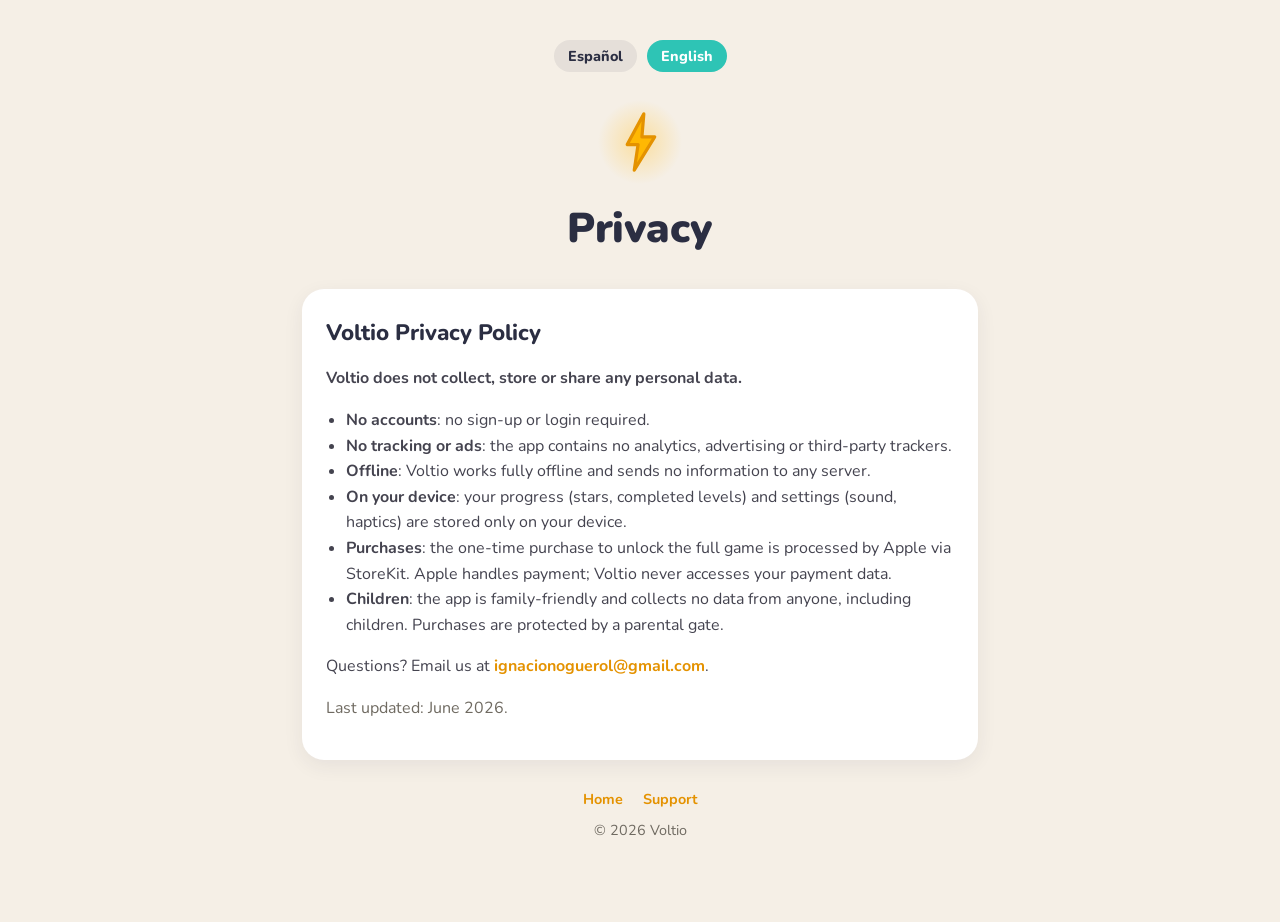
==== privacy.html @ a215630c "Voltio: páginas de soporte y privacidad" ====
<!DOCTYPE html>
<html lang="es">
<head>
<meta charset="utf-8">
<meta name="viewport" content="width=device-width, initial-scale=1">
<title>Voltio — Privacidad / Privacy</title>
<meta name="description" content="Política de privacidad de Voltio: no se recopilan datos.">
<link rel="preconnect" href="https://fonts.googleapis.com">
<link href="https://fonts.googleapis.com/css2?family=Nunito:wght@400;600;700;800;900&display=swap" rel="stylesheet">
<link rel="stylesheet" href="style.css">
</head>
<body class="lang-es">
<div class="wrap">
  <div class="lang-switch">
    <button data-lang="es" onclick="setLang('es')">Español</button>
    <button data-lang="en" onclick="setLang('en')">English</button>
  </div>

  <header class="hero">
    <div class="logo">
      <svg viewBox="0 0 100 100" aria-hidden="true">
        <path d="M56 6 L30 54 L47 54 L41 94 L73 42 L53 42 Z" fill="#ffb803" stroke="#e49200" stroke-width="5" stroke-linejoin="round"/>
      </svg>
    </div>
    <h1><span class="es">Privacidad</span><span class="en">Privacy</span></h1>
  </header>

  <div class="card">
    <div class="es">
      <h2>Política de privacidad de Voltio</h2>
      <p><strong>Voltio no recopila, almacena ni comparte ningún dato personal.</strong></p>
      <ul>
        <li><strong>Sin cuentas</strong>: no necesitas registrarte ni iniciar sesión.</li>
        <li><strong>Sin rastreo ni anuncios</strong>: la app no incluye analítica,
        publicidad ni rastreadores de terceros.</li>
        <li><strong>Sin conexión</strong>: Voltio funciona completamente sin internet y no
        envía información a ningún servidor.</li>
        <li><strong>En tu dispositivo</strong>: tu progreso (estrellas, niveles completados)
        y tus ajustes (sonido, vibración) se guardan únicamente en tu dispositivo.</li>
        <li><strong>Compras</strong>: la compra para desbloquear el juego completo la
        procesa Apple mediante StoreKit. Apple gestiona el pago; Voltio no accede a tus
        datos de pago.</li>
        <li><strong>Menores</strong>: la app es apta para toda la familia y no recopila
        datos de nadie, incluidos los menores. La compra está protegida por una puerta
        parental.</li>
      </ul>
      <p>Si tienes dudas, escríbenos a
      <a href="mailto:ignacionoguerol@gmail.com">ignacionoguerol@gmail.com</a>.</p>
      <p style="color:#6f6a61">Última actualización: junio de 2026.</p>
    </div>
    <div class="en">
      <h2>Voltio Privacy Policy</h2>
      <p><strong>Voltio does not collect, store or share any personal data.</strong></p>
      <ul>
        <li><strong>No accounts</strong>: no sign-up or login required.</li>
        <li><strong>No tracking or ads</strong>: the app contains no analytics, advertising
        or third-party trackers.</li>
        <li><strong>Offline</strong>: Voltio works fully offline and sends no information to
        any server.</li>
        <li><strong>On your device</strong>: your progress (stars, completed levels) and
        settings (sound, haptics) are stored only on your device.</li>
        <li><strong>Purchases</strong>: the one-time purchase to unlock the full game is
        processed by Apple via StoreKit. Apple handles payment; Voltio never accesses your
        payment data.</li>
        <li><strong>Children</strong>: the app is family-friendly and collects no data from
        anyone, including children. Purchases are protected by a parental gate.</li>
      </ul>
      <p>Questions? Email us at
      <a href="mailto:ignacionoguerol@gmail.com">ignacionoguerol@gmail.com</a>.</p>
      <p style="color:#6f6a61">Last updated: June 2026.</p>
    </div>
  </div>

  <footer>
    <a href="index.html"><span class="es">Inicio</span><span class="en">Home</span></a>
    <a href="support.html"><span class="es">Soporte</span><span class="en">Support</span></a>
    <div style="margin-top:8px">© 2026 Voltio</div>
  </footer>
</div>
<script src="script.js"></script>
</body>
</html>
---- style.css ----
/* Voltio web — warm "Mini Motorways" aesthetic */
:root {
  --cream: #f5efe6;
  --cream-lo: #efe7da;
  --card: #ffffff;
  --ink: #2b2e42;
  --muted: #6f6a61;
  --amber: #ffb803;
  --amber-dk: #e49200;
  --teal: #2ec4b5;
  --coral: #f06361;
}

* { box-sizing: border-box; }

body {
  margin: 0;
  font-family: "Nunito", -apple-system, BlinkMacSystemFont, "Segoe UI", sans-serif;
  background: var(--cream);
  color: var(--ink);
  line-height: 1.6;
  -webkit-font-smoothing: antialiased;
}

.wrap { max-width: 720px; margin: 0 auto; padding: 32px 22px 80px; }

header.hero { text-align: center; padding: 24px 0 8px; }

.logo {
  width: 84px; height: 84px; margin: 0 auto 12px;
  display: flex; align-items: center; justify-content: center;
  background: radial-gradient(closest-side, rgba(255,209,102,.55), rgba(255,209,102,0));
}
.logo svg { width: 64px; height: 64px; }

h1 { font-weight: 900; font-size: 2.6rem; margin: 0; letter-spacing: -.5px; }
.tagline { color: var(--muted); font-weight: 600; margin-top: 2px; }

.card {
  background: var(--card);
  border-radius: 22px;
  padding: 22px 24px;
  margin: 18px 0;
  box-shadow: 0 6px 20px rgba(43,46,66,.07);
}

h2 { font-weight: 800; font-size: 1.4rem; margin: 4px 0 10px; }
h3 { font-weight: 800; font-size: 1.05rem; margin: 18px 0 4px; }
p, li { color: #44434f; }
ul { padding-left: 20px; }

a { color: var(--amber-dk); font-weight: 700; text-decoration: none; }
a:hover { text-decoration: underline; }

.btn {
  display: inline-block;
  background: var(--amber);
  color: #fff !important;
  font-weight: 800;
  padding: 13px 26px;
  border-radius: 999px;
  box-shadow: 0 6px 16px rgba(255,184,3,.4);
  text-decoration: none;
}
.btn:hover { filter: brightness(1.03); text-decoration: none; }

.lang-switch { text-align: center; margin: 8px 0 4px; }
.lang-switch button {
  font-family: inherit; font-weight: 800; font-size: .9rem;
  border: none; cursor: pointer; padding: 6px 14px; margin: 0 3px;
  border-radius: 999px; background: rgba(43,46,66,.08); color: var(--ink);
}
.lang-switch button.active { background: var(--teal); color: #fff; }

footer { text-align: center; color: var(--muted); font-size: .9rem; margin-top: 28px; }
footer a { margin: 0 8px; }

body.lang-es .en { display: none; }
body.lang-en .es { display: none; }
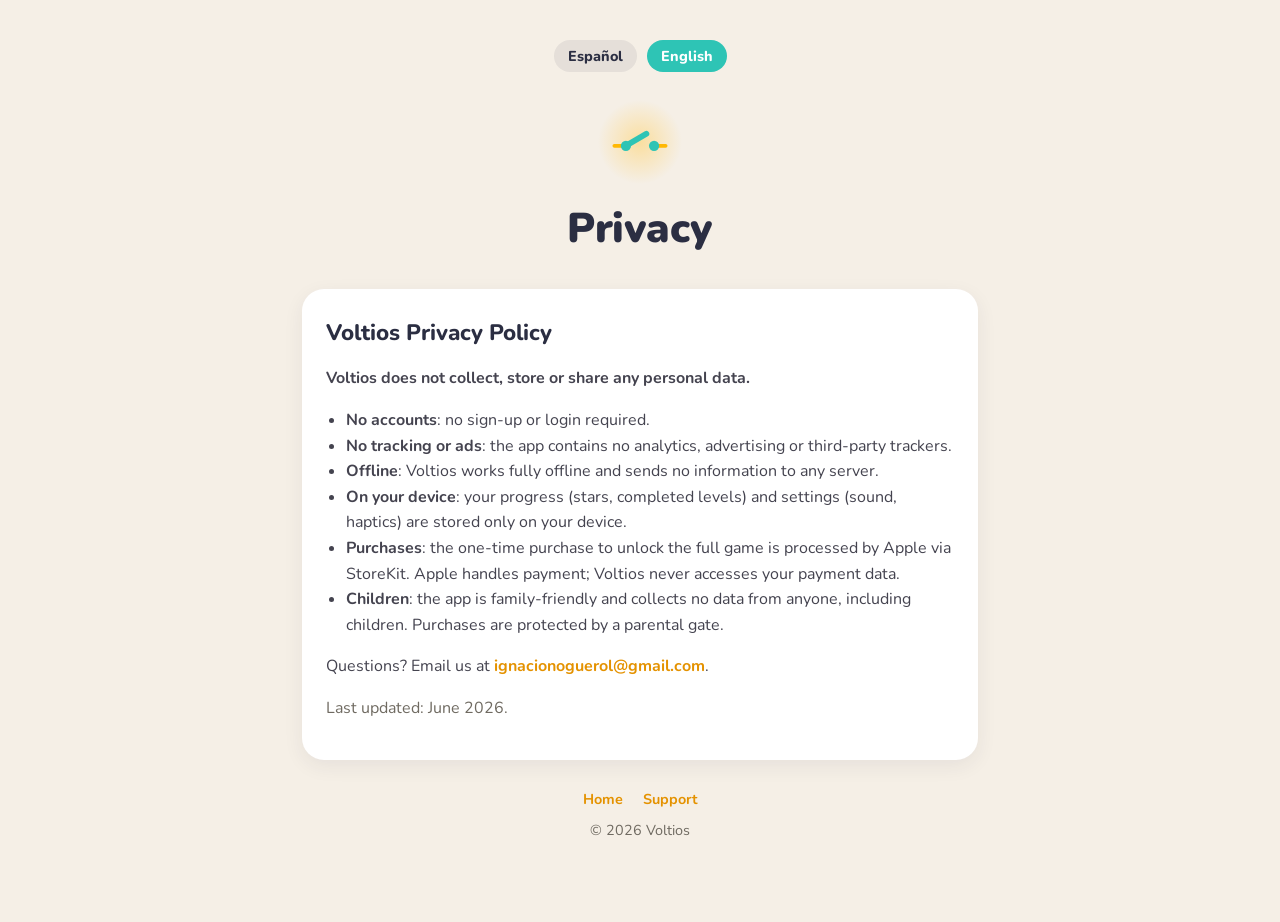
==== commit 233ac6b0: "Rebrand a Voltios: nombre y logo de interruptor - Voltio → Voltios en todas las páginas (títulos, te" ====
--- a/privacy.html
+++ b/privacy.html
@@ -3,8 +3,8 @@
 <head>
 <meta charset="utf-8">
 <meta name="viewport" content="width=device-width, initial-scale=1">
-<title>Voltio — Privacidad / Privacy</title>
-<meta name="description" content="Política de privacidad de Voltio: no se recopilan datos.">
+<title>Voltios — Privacidad / Privacy</title>
+<meta name="description" content="Política de privacidad de Voltios: no se recopilan datos.">
 <link rel="preconnect" href="https://fonts.googleapis.com">
 <link href="https://fonts.googleapis.com/css2?family=Nunito:wght@400;600;700;800;900&display=swap" rel="stylesheet">
 <link rel="stylesheet" href="style.css">
@@ -19,7 +19,10 @@
   <header class="hero">
     <div class="logo">
       <svg viewBox="0 0 100 100" aria-hidden="true">
-        <path d="M56 6 L30 54 L47 54 L41 94 L73 42 L53 42 Z" fill="#ffb803" stroke="#e49200" stroke-width="5" stroke-linejoin="round"/>
+        <path d="M10 56 H28 M72 56 H90" fill="none" stroke="#ffb803" stroke-width="6" stroke-linecap="round"/>
+        <path d="M28 56 L60 37" fill="none" stroke="#2ec4b5" stroke-width="9" stroke-linecap="round"/>
+        <circle cx="28" cy="56" r="8" fill="#2ec4b5"/>
+        <circle cx="72" cy="56" r="8" fill="#2ec4b5"/>
       </svg>
     </div>
     <h1><span class="es">Privacidad</span><span class="en">Privacy</span></h1>
@@ -27,18 +30,18 @@
 
   <div class="card">
     <div class="es">
-      <h2>Política de privacidad de Voltio</h2>
-      <p><strong>Voltio no recopila, almacena ni comparte ningún dato personal.</strong></p>
+      <h2>Política de privacidad de Voltios</h2>
+      <p><strong>Voltios no recopila, almacena ni comparte ningún dato personal.</strong></p>
       <ul>
         <li><strong>Sin cuentas</strong>: no necesitas registrarte ni iniciar sesión.</li>
         <li><strong>Sin rastreo ni anuncios</strong>: la app no incluye analítica,
         publicidad ni rastreadores de terceros.</li>
-        <li><strong>Sin conexión</strong>: Voltio funciona completamente sin internet y no
+        <li><strong>Sin conexión</strong>: Voltios funciona completamente sin internet y no
         envía información a ningún servidor.</li>
         <li><strong>En tu dispositivo</strong>: tu progreso (estrellas, niveles completados)
         y tus ajustes (sonido, vibración) se guardan únicamente en tu dispositivo.</li>
         <li><strong>Compras</strong>: la compra para desbloquear el juego completo la
-        procesa Apple mediante StoreKit. Apple gestiona el pago; Voltio no accede a tus
+        procesa Apple mediante StoreKit. Apple gestiona el pago; Voltios no accede a tus
         datos de pago.</li>
         <li><strong>Menores</strong>: la app es apta para toda la familia y no recopila
         datos de nadie, incluidos los menores. La compra está protegida por una puerta
@@ -49,18 +52,18 @@
       <p style="color:#6f6a61">Última actualización: junio de 2026.</p>
     </div>
     <div class="en">
-      <h2>Voltio Privacy Policy</h2>
-      <p><strong>Voltio does not collect, store or share any personal data.</strong></p>
+      <h2>Voltios Privacy Policy</h2>
+      <p><strong>Voltios does not collect, store or share any personal data.</strong></p>
       <ul>
         <li><strong>No accounts</strong>: no sign-up or login required.</li>
         <li><strong>No tracking or ads</strong>: the app contains no analytics, advertising
         or third-party trackers.</li>
-        <li><strong>Offline</strong>: Voltio works fully offline and sends no information to
+        <li><strong>Offline</strong>: Voltios works fully offline and sends no information to
         any server.</li>
         <li><strong>On your device</strong>: your progress (stars, completed levels) and
         settings (sound, haptics) are stored only on your device.</li>
         <li><strong>Purchases</strong>: the one-time purchase to unlock the full game is
-        processed by Apple via StoreKit. Apple handles payment; Voltio never accesses your
+        processed by Apple via StoreKit. Apple handles payment; Voltios never accesses your
         payment data.</li>
         <li><strong>Children</strong>: the app is family-friendly and collects no data from
         anyone, including children. Purchases are protected by a parental gate.</li>
@@ -74,7 +77,7 @@
   <footer>
     <a href="index.html"><span class="es">Inicio</span><span class="en">Home</span></a>
     <a href="support.html"><span class="es">Soporte</span><span class="en">Support</span></a>
-    <div style="margin-top:8px">© 2026 Voltio</div>
+    <div style="margin-top:8px">© 2026 Voltios</div>
   </footer>
 </div>
 <script src="script.js"></script>
--- a/style.css
+++ b/style.css
@@ -1,4 +1,4 @@
-/* Voltio web — warm "Mini Motorways" aesthetic */
+/* Voltios web — warm "Mini Motorways" aesthetic */
 :root {
   --cream: #f5efe6;
   --cream-lo: #efe7da;
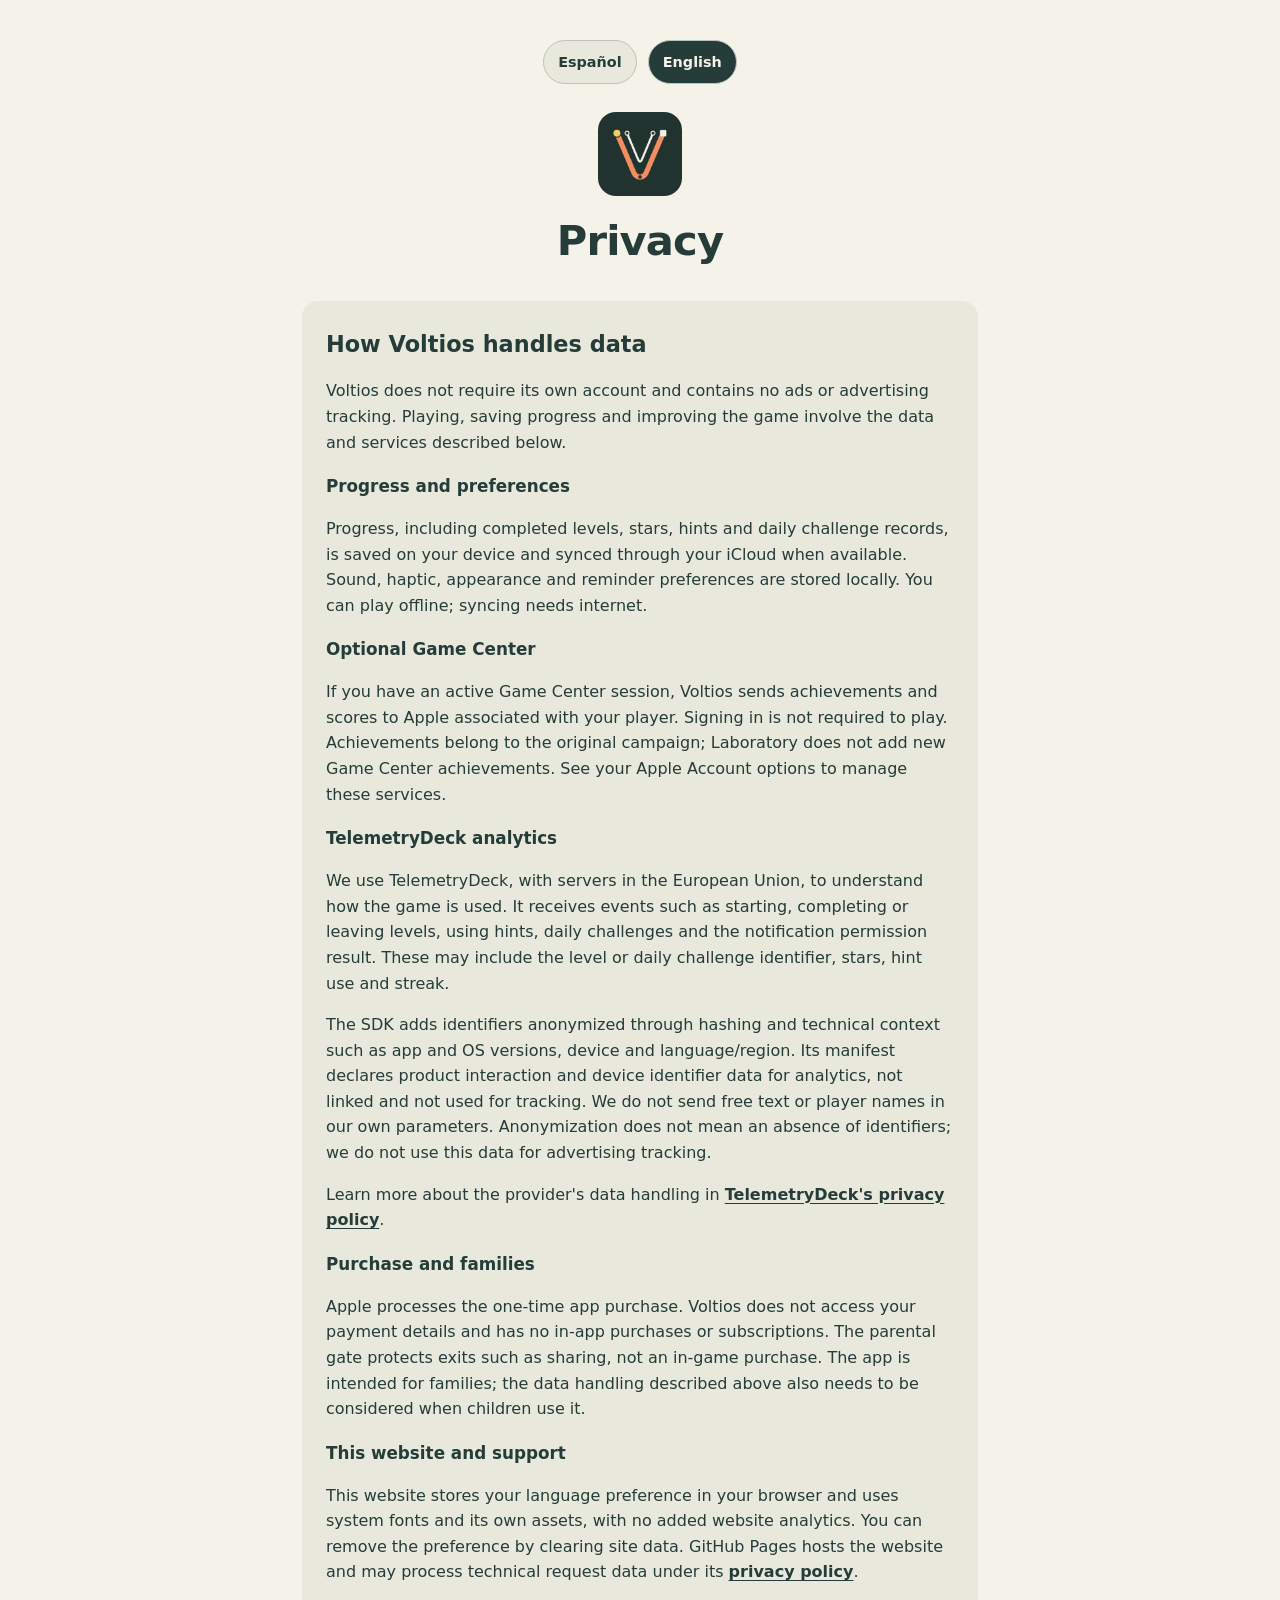
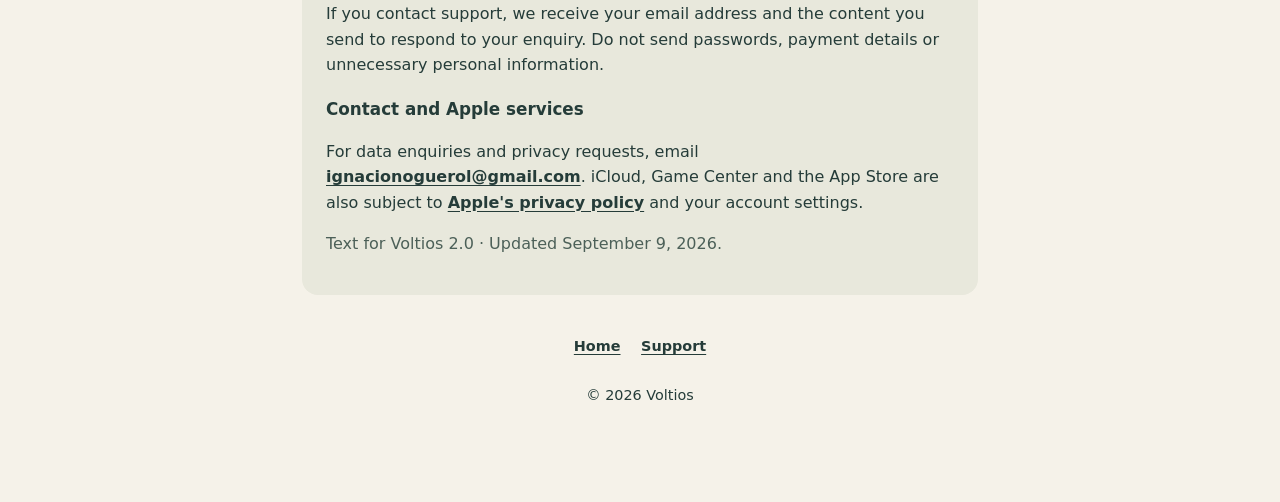
==== commit 1dcc9f0c: "feat: update Voltios website for version 2.0" ====
--- a/privacy.html
+++ b/privacy.html
@@ -4,80 +4,68 @@
 <meta charset="utf-8">
 <meta name="viewport" content="width=device-width, initial-scale=1">
 <title>Voltios — Privacidad / Privacy</title>
-<meta name="description" content="Política de privacidad de Voltios: no se recopilan datos.">
-<link rel="preconnect" href="https://fonts.googleapis.com">
-<link href="https://fonts.googleapis.com/css2?family=Nunito:wght@400;600;700;800;900&display=swap" rel="stylesheet">
+<meta name="description" content="Privacidad de Voltios: progreso local, iCloud, Game Center opcional y analítica de TelemetryDeck sin seguimiento publicitario.">
+<link rel="canonical" href="https://inoguerols.github.io/voltios-web/privacy.html">
+<link rel="icon" type="image/png" href="app-icon.png">
+<link rel="apple-touch-icon" href="app-icon.png">
 <link rel="stylesheet" href="style.css">
 </head>
 <body class="lang-es">
 <div class="wrap">
-  <div class="lang-switch">
-    <button data-lang="es" onclick="setLang('es')">Español</button>
-    <button data-lang="en" onclick="setLang('en')">English</button>
-  </div>
-
+  <nav class="lang-switch" aria-label="Idioma / Language">
+    <button type="button" lang="es" data-lang="es" aria-pressed="true" onclick="setLang('es')">Español</button>
+    <button type="button" lang="en" data-lang="en" aria-pressed="false" onclick="setLang('en')">English</button>
+  </nav>
   <header class="hero">
-    <div class="logo">
-      <svg viewBox="0 0 100 100" aria-hidden="true">
-        <path d="M10 56 H28 M72 56 H90" fill="none" stroke="#ffb803" stroke-width="6" stroke-linecap="round"/>
-        <path d="M28 56 L60 37" fill="none" stroke="#2ec4b5" stroke-width="9" stroke-linecap="round"/>
-        <circle cx="28" cy="56" r="8" fill="#2ec4b5"/>
-        <circle cx="72" cy="56" r="8" fill="#2ec4b5"/>
-      </svg>
+    <img class="logo" src="app-icon.png" width="84" height="84" alt="">
+    <h1><span class="es" lang="es">Privacidad</span><span class="en" lang="en">Privacy</span></h1>
+  </header>
+  <main id="content" class="card">
+    <div class="es" lang="es">
+      <h2>Cómo trata los datos Voltios</h2>
+      <p>Voltios no exige crear una cuenta propia y no incluye anuncios ni seguimiento publicitario. Para jugar, guardar progreso y mejorar el juego se utilizan los datos y servicios descritos a continuación.</p>
+      <h3>Progreso y preferencias</h3>
+      <p>El progreso, incluidos niveles completados, estrellas, pistas y registros del reto diario, se guarda en tu dispositivo y se sincroniza mediante tu iCloud cuando está disponible. Las preferencias de sonido, vibración, apariencia y recordatorios se guardan localmente. Puedes jugar sin conexión; la sincronización necesita internet.</p>
+      <h3>Game Center opcional</h3>
+      <p>Si tienes una sesión de Game Center activa, Voltios comunica logros y puntuaciones a Apple asociados a tu jugador. No necesitas iniciar sesión para jugar. Los logros corresponden a la campaña original; Laboratorio no añade logros nuevos de Game Center. Consulta las opciones de tu cuenta de Apple para gestionar estos servicios.</p>
+      <h3>Analítica de TelemetryDeck</h3>
+      <p>Usamos TelemetryDeck, con servidores en la Unión Europea, para entender el uso del juego. Recibe eventos como inicio, finalización o abandono de niveles, uso de pistas, reto diario y resultado del permiso de notificaciones. Pueden incluir el identificador del nivel o diario, estrellas, uso de pistas y racha.</p>
+      <p>El SDK añade identificadores anonimizados mediante hash y contexto técnico, como versión de la app y del sistema, dispositivo e idioma/región. Su manifiesto declara datos de interacción con el producto e identificador de dispositivo para analítica, no vinculados y no usados para tracking. No enviamos texto libre ni nombres de jugadores en los parámetros propios. Anonimización no significa ausencia de identificadores; no usamos estos datos para seguimiento publicitario.</p>
+      <p>Más información sobre el tratamiento del proveedor: <a href="https://telemetrydeck.com/privacy/">privacidad de TelemetryDeck</a>.</p>
+      <h3>Compra y familias</h3>
+      <p>Apple procesa la compra única de la app. Voltios no accede a tus datos de pago y no tiene compras dentro de la app ni suscripciones. La puerta parental protege salidas como compartir, no una compra dentro del juego. La app está pensada para familias; los tratamientos anteriores también deben tenerse en cuenta al usarla con menores.</p>
+      <h3>Esta web y el soporte</h3>
+      <p>Esta web guarda en tu navegador la preferencia de idioma y utiliza fuentes de sistema y recursos propios, sin analítica añadida de la web. Puedes borrar esa preferencia eliminando los datos del sitio. GitHub Pages aloja la web y puede tratar datos técnicos de las solicitudes según su <a href="https://docs.github.com/en/site-policy/privacy-policies/github-general-privacy-statement">política de privacidad</a>.</p>
+      <p>Si escribes a soporte, recibimos tu dirección de correo y el contenido que envíes para atender la consulta. No envíes contraseñas, datos de pago ni información personal innecesaria.</p>
+      <h3>Contacto y servicios de Apple</h3>
+      <p>Para consultas sobre datos y solicitudes de privacidad, escribe a <a href="mailto:ignacionoguerol@gmail.com">ignacionoguerol@gmail.com</a>. iCloud, Game Center y App Store están sujetos también a la <a href="https://www.apple.com/legal/privacy/">política de privacidad de Apple</a> y a los ajustes de tu cuenta.</p>
+      <p class="muted">Texto para Voltios 2.0 · Actualizado el 9 de septiembre de 2026.</p>
     </div>
-    <h1><span class="es">Privacidad</span><span class="en">Privacy</span></h1>
-  </header>
-
-  <div class="card">
-    <div class="es">
-      <h2>Política de privacidad de Voltios</h2>
-      <p><strong>Voltios no recopila, almacena ni comparte ningún dato personal.</strong></p>
-      <ul>
-        <li><strong>Sin cuentas</strong>: no necesitas registrarte ni iniciar sesión.</li>
-        <li><strong>Sin rastreo ni anuncios</strong>: la app no incluye analítica,
-        publicidad ni rastreadores de terceros.</li>
-        <li><strong>Sin conexión</strong>: Voltios funciona completamente sin internet y no
-        envía información a ningún servidor.</li>
-        <li><strong>En tu dispositivo</strong>: tu progreso (estrellas, niveles completados)
-        y tus ajustes (sonido, vibración) se guardan únicamente en tu dispositivo.</li>
-        <li><strong>Compras</strong>: la compra para desbloquear el juego completo la
-        procesa Apple mediante StoreKit. Apple gestiona el pago; Voltios no accede a tus
-        datos de pago.</li>
-        <li><strong>Menores</strong>: la app es apta para toda la familia y no recopila
-        datos de nadie, incluidos los menores. La compra está protegida por una puerta
-        parental.</li>
-      </ul>
-      <p>Si tienes dudas, escríbenos a
-      <a href="mailto:ignacionoguerol@gmail.com">ignacionoguerol@gmail.com</a>.</p>
-      <p style="color:#6f6a61">Última actualización: junio de 2026.</p>
+    <div class="en" lang="en">
+      <h2>How Voltios handles data</h2>
+      <p>Voltios does not require its own account and contains no ads or advertising tracking. Playing, saving progress and improving the game involve the data and services described below.</p>
+      <h3>Progress and preferences</h3>
+      <p>Progress, including completed levels, stars, hints and daily challenge records, is saved on your device and synced through your iCloud when available. Sound, haptic, appearance and reminder preferences are stored locally. You can play offline; syncing needs internet.</p>
+      <h3>Optional Game Center</h3>
+      <p>If you have an active Game Center session, Voltios sends achievements and scores to Apple associated with your player. Signing in is not required to play. Achievements belong to the original campaign; Laboratory does not add new Game Center achievements. See your Apple Account options to manage these services.</p>
+      <h3>TelemetryDeck analytics</h3>
+      <p>We use TelemetryDeck, with servers in the European Union, to understand how the game is used. It receives events such as starting, completing or leaving levels, using hints, daily challenges and the notification permission result. These may include the level or daily challenge identifier, stars, hint use and streak.</p>
+      <p>The SDK adds identifiers anonymized through hashing and technical context such as app and OS versions, device and language/region. Its manifest declares product interaction and device identifier data for analytics, not linked and not used for tracking. We do not send free text or player names in our own parameters. Anonymization does not mean an absence of identifiers; we do not use this data for advertising tracking.</p>
+      <p>Learn more about the provider's data handling in <a href="https://telemetrydeck.com/privacy/">TelemetryDeck's privacy policy</a>.</p>
+      <h3>Purchase and families</h3>
+      <p>Apple processes the one-time app purchase. Voltios does not access your payment details and has no in-app purchases or subscriptions. The parental gate protects exits such as sharing, not an in-game purchase. The app is intended for families; the data handling described above also needs to be considered when children use it.</p>
+      <h3>This website and support</h3>
+      <p>This website stores your language preference in your browser and uses system fonts and its own assets, with no added website analytics. You can remove the preference by clearing site data. GitHub Pages hosts the website and may process technical request data under its <a href="https://docs.github.com/en/site-policy/privacy-policies/github-general-privacy-statement">privacy policy</a>.</p>
+      <p>If you contact support, we receive your email address and the content you send to respond to your enquiry. Do not send passwords, payment details or unnecessary personal information.</p>
+      <h3>Contact and Apple services</h3>
+      <p>For data enquiries and privacy requests, email <a href="mailto:ignacionoguerol@gmail.com">ignacionoguerol@gmail.com</a>. iCloud, Game Center and the App Store are also subject to <a href="https://www.apple.com/legal/privacy/">Apple's privacy policy</a> and your account settings.</p>
+      <p class="muted">Text for Voltios 2.0 · Updated September 9, 2026.</p>
     </div>
-    <div class="en">
-      <h2>Voltios Privacy Policy</h2>
-      <p><strong>Voltios does not collect, store or share any personal data.</strong></p>
-      <ul>
-        <li><strong>No accounts</strong>: no sign-up or login required.</li>
-        <li><strong>No tracking or ads</strong>: the app contains no analytics, advertising
-        or third-party trackers.</li>
-        <li><strong>Offline</strong>: Voltios works fully offline and sends no information to
-        any server.</li>
-        <li><strong>On your device</strong>: your progress (stars, completed levels) and
-        settings (sound, haptics) are stored only on your device.</li>
-        <li><strong>Purchases</strong>: the one-time purchase to unlock the full game is
-        processed by Apple via StoreKit. Apple handles payment; Voltios never accesses your
-        payment data.</li>
-        <li><strong>Children</strong>: the app is family-friendly and collects no data from
-        anyone, including children. Purchases are protected by a parental gate.</li>
-      </ul>
-      <p>Questions? Email us at
-      <a href="mailto:ignacionoguerol@gmail.com">ignacionoguerol@gmail.com</a>.</p>
-      <p style="color:#6f6a61">Last updated: June 2026.</p>
-    </div>
-  </div>
-
+  </main>
   <footer>
-    <a href="index.html"><span class="es">Inicio</span><span class="en">Home</span></a>
-    <a href="support.html"><span class="es">Soporte</span><span class="en">Support</span></a>
-    <div style="margin-top:8px">© 2026 Voltios</div>
+    <a href="index.html"><span class="es" lang="es">Inicio</span><span class="en" lang="en">Home</span></a>
+    <a href="support.html"><span class="es" lang="es">Soporte</span><span class="en" lang="en">Support</span></a>
+    <p>© 2026 Voltios</p>
   </footer>
 </div>
 <script src="script.js"></script>
--- a/style.css
+++ b/style.css
@@ -1,25 +1,32 @@
-/* Voltios web — warm "Mini Motorways" aesthetic */
+/* Light diagram colors from App/Design/Tokens.swift; system typography. */
 :root {
-  --cream: #f5efe6;
-  --cream-lo: #efe7da;
-  --card: #ffffff;
-  --ink: #2b2e42;
-  --muted: #6f6a61;
-  --amber: #ffb803;
-  --amber-dk: #e49200;
-  --teal: #2ec4b5;
-  --coral: #f06361;
+  --cream: #f5f2e9;
+  --card: #e8e8dc;
+  --ink: #253c39;
+  --muted: #4c6058;
+  --stroke: #b9c5be;
+}
+
+@media (prefers-color-scheme: dark) {
+  :root {
+    --cream: #20332f;
+    --card: #30483e;
+    --ink: #f0f0df;
+    --muted: #b8c7bd;
+    --stroke: #536b60;
+  }
 }
 
 * { box-sizing: border-box; }
 
 body {
   margin: 0;
-  font-family: "Nunito", -apple-system, BlinkMacSystemFont, "Segoe UI", sans-serif;
+  font-family: -apple-system, BlinkMacSystemFont, "Segoe UI", system-ui, sans-serif;
   background: var(--cream);
   color: var(--ink);
   line-height: 1.6;
   -webkit-font-smoothing: antialiased;
+  overflow-wrap: anywhere;
 }
 
 .wrap { max-width: 720px; margin: 0 auto; padding: 32px 22px 80px; }
@@ -28,52 +35,52 @@
 
 .logo {
   width: 84px; height: 84px; margin: 0 auto 12px;
-  display: flex; align-items: center; justify-content: center;
-  background: radial-gradient(closest-side, rgba(255,209,102,.55), rgba(255,209,102,0));
+  display: block; border-radius: 18px;
 }
-.logo svg { width: 64px; height: 64px; }
 
-h1 { font-weight: 900; font-size: 2.6rem; margin: 0; letter-spacing: -.5px; }
+h1 { font-weight: 800; font-size: clamp(2rem, 8vw, 2.6rem); margin: 0; letter-spacing: -.02em; }
+h1, h2, h3 { text-wrap: balance; }
 .tagline { color: var(--muted); font-weight: 600; margin-top: 2px; }
 
 .card {
   background: var(--card);
-  border-radius: 22px;
+  border-radius: 16px;
   padding: 22px 24px;
   margin: 18px 0;
-  box-shadow: 0 6px 20px rgba(43,46,66,.07);
 }
 
 h2 { font-weight: 800; font-size: 1.4rem; margin: 4px 0 10px; }
 h3 { font-weight: 800; font-size: 1.05rem; margin: 18px 0 4px; }
-p, li { color: #44434f; }
+p, li { color: var(--ink); }
+.muted { color: var(--muted); }
 ul { padding-left: 20px; }
 
-a { color: var(--amber-dk); font-weight: 700; text-decoration: none; }
-a:hover { text-decoration: underline; }
+a { color: var(--ink); font-weight: 650; text-underline-offset: .2em; }
+a:hover { text-decoration-thickness: 2px; }
+a:focus-visible, button:focus-visible { outline: 3px solid var(--ink); outline-offset: 4px; }
 
 .btn {
   display: inline-block;
-  background: var(--amber);
-  color: #fff !important;
+  background: var(--ink);
+  color: var(--cream);
   font-weight: 800;
   padding: 13px 26px;
   border-radius: 999px;
-  box-shadow: 0 6px 16px rgba(255,184,3,.4);
   text-decoration: none;
 }
-.btn:hover { filter: brightness(1.03); text-decoration: none; }
+.btn:hover { opacity: .9; text-decoration: underline; }
 
 .lang-switch { text-align: center; margin: 8px 0 4px; }
 .lang-switch button {
   font-family: inherit; font-weight: 800; font-size: .9rem;
-  border: none; cursor: pointer; padding: 6px 14px; margin: 0 3px;
-  border-radius: 999px; background: rgba(43,46,66,.08); color: var(--ink);
+  border: 1px solid var(--stroke); cursor: pointer; padding: 10px 14px; margin: 0 3px;
+  min-height: 44px;
+  border-radius: 999px; background: var(--card); color: var(--ink);
 }
-.lang-switch button.active { background: var(--teal); color: #fff; }
+.lang-switch button[aria-pressed="true"] { background: var(--ink); color: var(--cream); }
 
 footer { text-align: center; color: var(--muted); font-size: .9rem; margin-top: 28px; }
-footer a { margin: 0 8px; }
+footer a { display: inline-block; padding: 12px 8px; }
 
 body.lang-es .en { display: none; }
 body.lang-en .es { display: none; }
